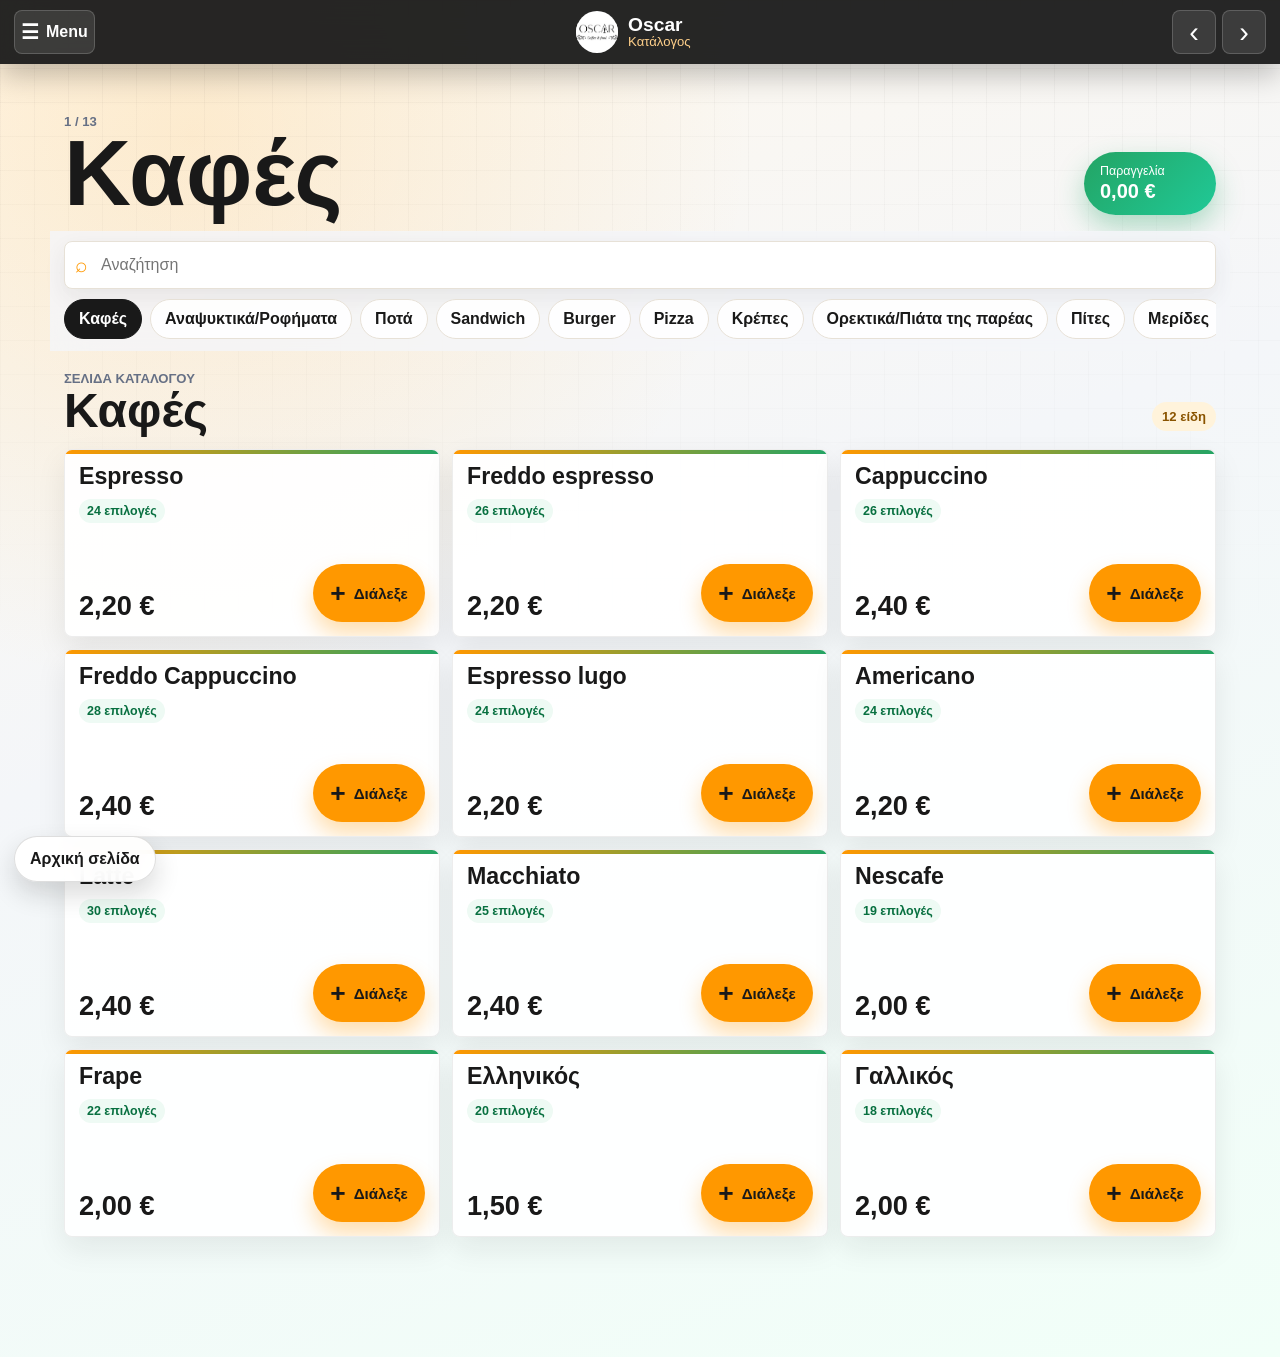
==== menu.html @ c896c4d7 "Add interactive Oscar menu" ====
<!doctype html>
<html lang="el">
  <head>
    <meta charset="utf-8">
    <meta name="viewport" content="width=device-width, initial-scale=1">
    <title>Oscar Menu</title>
    <link rel="stylesheet" href="menu-catalog.css?v=8">
  </head>
  <body>
    <div class="ambient" aria-hidden="true"></div>

    <header class="topbar">
      <button class="menu-button" id="menuButton" type="button" aria-label="Άνοιγμα μενού κατηγοριών">
        <span aria-hidden="true">☰</span>
        Menu
      </button>
      <div class="brand">
        <img src="assets/logo.jpg" alt="">
        <div>
          <strong>Oscar</strong>
          <span>Κατάλογος</span>
        </div>
      </div>
      <div class="nav-buttons" aria-label="Αλλαγή κατηγορίας">
        <button class="icon-button" id="backButton" type="button" aria-label="Προηγούμενη κατηγορία">
          <span aria-hidden="true">‹</span>
        </button>
        <button class="icon-button" id="nextButton" type="button" aria-label="Επόμενη κατηγορία">
          <span aria-hidden="true">›</span>
        </button>
      </div>
    </header>

    <a class="home-fab" href="index.html">Αρχική σελίδα</a>

    <main class="shell">
      <section class="hero" aria-labelledby="pageTitle">
        <div>
          <p class="eyebrow" id="pageMeta">Φόρτωση</p>
          <h1 id="pageTitle">Oscar Menu</h1>
        </div>
        <button class="order-pill" id="openOrder" type="button">
          <span>Παραγγελία</span>
          <strong id="orderTotalTop">0,00 €</strong>
        </button>
      </section>

      <section class="controls" aria-label="Φίλτρα">
        <div class="search-wrap">
          <span aria-hidden="true">⌕</span>
          <input id="searchInput" type="search" placeholder="Αναζήτηση">
        </div>
        <div class="category-strip" id="categoryStrip" role="tablist" aria-label="Κατηγορίες"></div>
      </section>

      <section class="stage" aria-live="polite">
        <div class="page-card">
          <div class="page-head">
            <div>
              <span id="categoryCounter"></span>
              <h2 id="categoryTitle"></h2>
            </div>
            <span id="productCount"></span>
          </div>
          <div class="product-grid" id="productGrid"></div>
        </div>
      </section>
    </main>

    <aside class="menu-panel" id="menuPanel" aria-hidden="true">
      <div class="panel-scrim" id="closeMenuScrim"></div>
      <section class="menu-sheet" aria-labelledby="menuTitle">
        <div class="sheet-head">
          <div>
            <span>Γρήγορη επιλογή</span>
            <h2 id="menuTitle">Menu</h2>
          </div>
          <button class="icon-button dark" id="closeMenu" type="button" aria-label="Κλείσιμο">×</button>
        </div>
        <div class="menu-list" id="menuList"></div>
      </section>
    </aside>

    <aside class="order-panel" id="orderPanel" aria-hidden="true">
      <div class="panel-scrim" id="closeOrderScrim"></div>
      <section class="order-sheet" aria-labelledby="orderTitle">
        <div class="sheet-head">
          <div>
            <span>Σύνολο</span>
            <h2 id="orderTitle">Παραγγελία</h2>
          </div>
          <button class="icon-button dark" id="closeOrder" type="button" aria-label="Κλείσιμο">×</button>
        </div>
        <div class="order-items" id="orderItems"></div>
        <div class="order-footer">
          <div class="total-line">
            <span>Πληρωμή</span>
            <strong id="orderTotal">0,00 €</strong>
          </div>
          <div class="order-actions">
            <button class="secondary" id="clearOrder" type="button">Καθαρισμός</button>
            <button class="primary" id="copyOrder" type="button">Αντιγραφή</button>
          </div>
          <div class="order-call">
            <span>Κάλεσε για παραγγελία</span>
            <div class="call-actions">
              <a href="tel:2810861650">Σταθερό<br><strong>281 086 1650</strong></a>
              <a href="tel:6944068248">Vodafone<br><strong>694 406 8248</strong></a>
              <a href="tel:6984984053">Cosmote<br><strong>698 498 4053</strong></a>
            </div>
          </div>
        </div>
      </section>
    </aside>

    <dialog id="extrasDialog" class="extras-dialog">
      <form method="dialog">
        <div class="dialog-head">
          <div>
            <span id="extrasCategory"></span>
            <h2 id="extrasTitle"></h2>
          </div>
          <button class="icon-button dark" value="cancel" aria-label="Κλείσιμο">×</button>
        </div>
        <div id="extrasBody" class="extras-body"></div>
        <div class="dialog-footer">
          <button class="secondary" value="cancel">Άκυρο</button>
          <button class="primary" id="addWithExtras" value="default">Προσθήκη</button>
        </div>
      </form>
    </dialog>

    <div class="toast" id="toast" role="status"></div>

    <script src="oscar_menu_catalog_data.js?v=8"></script>
    <script src="menu-catalog.js?v=8"></script>
  </body>
</html>
---- menu-catalog.css ----
:root {
  color-scheme: light;
  --ink: #191919;
  --muted: #667085;
  --line: #e7e1d7;
  --paper: #fffdf8;
  --page: #f4f6f9;
  --orange: #ff9800;
  --orange-2: #ffb84a;
  --green: #23a464;
  --red: #d9382f;
  --shadow: 0 18px 50px rgba(25, 25, 25, 0.14);
  --radius: 8px;
}

* {
  box-sizing: border-box;
}

html {
  scroll-behavior: smooth;
}

body {
  margin: 0;
  min-height: 100vh;
  background:
    radial-gradient(circle at 15% 10%, rgba(255, 184, 74, 0.2), transparent 34%),
    linear-gradient(160deg, #fff8ec 0%, var(--page) 44%, #f1fff8 100%);
  color: var(--ink);
  font-family: Arial, Helvetica, sans-serif;
}

button,
input {
  font: inherit;
}

button {
  -webkit-tap-highlight-color: transparent;
}

.ambient {
  position: fixed;
  inset: 0;
  pointer-events: none;
  background-image:
    linear-gradient(90deg, rgba(25, 25, 25, 0.035) 1px, transparent 1px),
    linear-gradient(rgba(25, 25, 25, 0.03) 1px, transparent 1px);
  background-size: 34px 34px;
  mask-image: linear-gradient(to bottom, #000, transparent 72%);
}

.topbar {
  position: sticky;
  top: 0;
  z-index: 20;
  display: grid;
  grid-template-columns: auto minmax(0, 1fr) auto;
  align-items: center;
  gap: 8px;
  padding: 10px max(14px, env(safe-area-inset-left)) 10px max(14px, env(safe-area-inset-right));
  background: rgba(25, 25, 25, 0.94);
  color: white;
  box-shadow: 0 10px 30px rgba(0, 0, 0, 0.25);
  backdrop-filter: blur(14px);
}

.menu-button {
  display: inline-flex;
  min-width: 78px;
  height: 44px;
  align-items: center;
  justify-content: center;
  gap: 7px;
  border: 1px solid rgba(255, 255, 255, 0.18);
  border-radius: var(--radius);
  background: rgba(255, 255, 255, 0.1);
  color: white;
  cursor: pointer;
  font-weight: 900;
}

.menu-button span {
  font-size: 1.25rem;
  line-height: 1;
}

.nav-buttons {
  display: flex;
  gap: 6px;
}

.brand {
  display: flex;
  min-width: 0;
  align-items: center;
  justify-content: center;
  gap: 10px;
}

.brand img {
  width: 42px;
  height: 42px;
  object-fit: contain;
  border-radius: 50%;
  background: white;
}

.brand strong,
.brand span {
  display: block;
  line-height: 1.05;
}

.brand strong {
  font-size: 1.2rem;
}

.brand span {
  color: #ffd08a;
  font-size: 0.82rem;
}

.icon-button {
  display: inline-grid;
  width: 44px;
  height: 44px;
  place-items: center;
  border: 1px solid rgba(255, 255, 255, 0.18);
  border-radius: var(--radius);
  background: rgba(255, 255, 255, 0.1);
  color: white;
  cursor: pointer;
  font-size: 1.8rem;
  line-height: 1;
  transition: transform 0.18s ease, background 0.18s ease;
}

.icon-button:active {
  transform: scale(0.94);
}

.icon-button.dark {
  border-color: rgba(25, 25, 25, 0.12);
  background: #f1efe9;
  color: var(--ink);
}

.home-fab {
  position: fixed;
  left: max(14px, env(safe-area-inset-left));
  bottom: calc(18px + env(safe-area-inset-bottom));
  z-index: 18;
  display: inline-flex;
  min-height: 46px;
  align-items: center;
  justify-content: center;
  border: 1px solid rgba(25, 25, 25, 0.14);
  border-radius: 999px;
  padding: 11px 15px;
  background: rgba(255, 255, 255, 0.94);
  color: var(--ink);
  box-shadow: 0 12px 26px rgba(25, 25, 25, 0.16);
  font-weight: 900;
  text-decoration: none;
  backdrop-filter: blur(12px);
}

.shell {
  position: relative;
  z-index: 1;
  width: min(1180px, 100%);
  margin: 0 auto;
  padding: 18px 14px 120px;
}

.hero {
  display: flex;
  align-items: end;
  justify-content: space-between;
  gap: 16px;
  min-height: 136px;
  padding: 22px 0 16px;
}

.eyebrow,
.page-head span,
.sheet-head span,
.dialog-head span {
  margin: 0 0 4px;
  color: var(--muted);
  font-size: 0.82rem;
  font-weight: 700;
  letter-spacing: 0;
  text-transform: uppercase;
}

h1,
h2 {
  margin: 0;
  letter-spacing: 0;
}

h1 {
  max-width: 11ch;
  font-size: clamp(2.4rem, 12vw, 5.8rem);
  line-height: 0.88;
}

.order-pill {
  display: grid;
  gap: 2px;
  min-width: 132px;
  border: 0;
  border-radius: 999px;
  padding: 12px 16px;
  background: linear-gradient(135deg, var(--green), #20c997);
  color: white;
  box-shadow: 0 12px 28px rgba(35, 164, 100, 0.35);
  cursor: pointer;
  text-align: left;
}

.order-pill span {
  font-size: 0.78rem;
}

.order-pill strong {
  font-size: 1.25rem;
}

.controls {
  position: sticky;
  top: 64px;
  z-index: 10;
  margin: 0 -14px;
  padding: 10px 14px 12px;
  background: rgba(244, 246, 249, 0.82);
  backdrop-filter: blur(16px);
}

.search-wrap {
  display: grid;
  grid-template-columns: 32px minmax(0, 1fr);
  align-items: center;
  gap: 4px;
  border: 1px solid var(--line);
  border-radius: var(--radius);
  background: white;
  box-shadow: 0 8px 22px rgba(25, 25, 25, 0.07);
}

.search-wrap span {
  display: grid;
  height: 46px;
  place-items: center;
  color: var(--orange);
  font-size: 1.3rem;
}

.search-wrap input {
  width: 100%;
  min-width: 0;
  border: 0;
  outline: 0;
  padding: 12px 12px 12px 0;
  background: transparent;
  color: var(--ink);
  font-size: 1rem;
}

.category-strip {
  display: flex;
  gap: 8px;
  margin-top: 10px;
  overflow-x: auto;
  scrollbar-width: none;
  scroll-snap-type: x proximity;
}

.category-strip::-webkit-scrollbar {
  display: none;
}

.category-tab {
  flex: 0 0 auto;
  border: 1px solid var(--line);
  border-radius: 999px;
  padding: 10px 14px;
  background: rgba(255, 255, 255, 0.88);
  color: var(--ink);
  cursor: pointer;
  font-weight: 700;
  scroll-snap-align: start;
  transition: transform 0.18s ease, background 0.18s ease, color 0.18s ease;
}

.category-tab.active {
  border-color: var(--ink);
  background: var(--ink);
  color: white;
}

.category-tab:active {
  transform: scale(0.96);
}

.stage {
  padding-top: 18px;
}

.page-card {
  min-height: 420px;
  animation: pageIn 0.34s ease both;
}

.page-head {
  display: flex;
  align-items: end;
  justify-content: space-between;
  gap: 12px;
  margin-bottom: 14px;
}

.page-head h2 {
  font-size: clamp(1.55rem, 7vw, 3rem);
  line-height: 1;
}

#productCount {
  flex: 0 0 auto;
  border-radius: 999px;
  padding: 7px 10px;
  background: #fff3db;
  color: #8a5400;
  font-weight: 800;
  text-transform: none;
}

.product-grid {
  display: grid;
  grid-template-columns: repeat(2, minmax(0, 1fr));
  gap: 12px;
}

.product-card {
  position: relative;
  display: grid;
  align-content: space-between;
  min-height: 188px;
  overflow: hidden;
  border: 1px solid rgba(25, 25, 25, 0.08);
  border-radius: var(--radius);
  padding: 14px;
  background: rgba(255, 255, 255, 0.92);
  box-shadow: 0 12px 30px rgba(25, 25, 25, 0.08);
  animation: itemIn 0.34s ease both;
}

.product-card::before {
  content: "";
  position: absolute;
  inset: 0 0 auto;
  height: 4px;
  background: linear-gradient(90deg, var(--orange), var(--green));
}

.product-name {
  margin: 0;
  font-size: clamp(1.05rem, 4vw, 1.45rem);
  line-height: 1.08;
}

.product-desc {
  margin: 8px 0 0;
  color: var(--muted);
  font-size: 0.92rem;
  line-height: 1.35;
}

.extras-hint {
  display: inline-flex;
  width: fit-content;
  margin-top: 10px;
  border-radius: 999px;
  padding: 5px 8px;
  background: #eefaf4;
  color: #087040;
  font-size: 0.78rem;
  font-weight: 800;
}

.product-bottom {
  display: grid;
  grid-template-columns: minmax(74px, 1fr) minmax(112px, auto);
  align-items: end;
  gap: 10px;
  margin-top: 16px;
}

.price {
  font-size: 1.7rem;
  font-weight: 900;
}

.quick-add {
  display: inline-flex;
  min-width: 112px;
  height: 58px;
  align-items: center;
  justify-content: center;
  gap: 8px;
  border: 0;
  border-radius: 999px;
  background: var(--orange);
  color: var(--ink);
  box-shadow: 0 12px 22px rgba(255, 152, 0, 0.32);
  cursor: pointer;
  font-weight: 900;
  transition: transform 0.18s ease;
}

.quick-add span {
  font-size: 1.65rem;
  line-height: 1;
}

.quick-add strong {
  font-size: 0.95rem;
}

.quick-add:active {
  transform: scale(0.9);
}

.empty {
  grid-column: 1 / -1;
  padding: 34px 18px;
  border: 1px dashed var(--line);
  border-radius: var(--radius);
  background: rgba(255, 255, 255, 0.62);
  color: var(--muted);
  text-align: center;
  font-weight: 700;
}

.order-panel,
.menu-panel {
  position: fixed;
  inset: 0;
  z-index: 40;
  display: none;
}

.order-panel.open,
.menu-panel.open {
  display: block;
}

.panel-scrim {
  position: absolute;
  inset: 0;
  background: rgba(0, 0, 0, 0.42);
  animation: fadeIn 0.2s ease both;
}

.order-sheet,
.menu-sheet {
  position: absolute;
  right: 0;
  bottom: 0;
  display: grid;
  grid-template-rows: auto minmax(0, 1fr) auto;
  width: min(430px, 100%);
  max-height: 88vh;
  border-radius: 18px 0 0 0;
  background: var(--paper);
  box-shadow: var(--shadow);
  animation: sheetIn 0.28s ease both;
}

.menu-sheet {
  left: 0;
  right: auto;
  grid-template-rows: auto minmax(0, 1fr);
  border-radius: 0 18px 0 0;
  animation: menuSheetIn 0.28s ease both;
}

.sheet-head,
.dialog-head {
  display: flex;
  align-items: start;
  justify-content: space-between;
  gap: 12px;
  padding: 18px;
  border-bottom: 1px solid var(--line);
}

.sheet-head h2,
.dialog-head h2 {
  font-size: 1.75rem;
}

.order-items {
  min-height: 180px;
  overflow: auto;
  padding: 12px 18px;
}

.menu-list {
  display: grid;
  gap: 10px;
  overflow: auto;
  padding: 14px 18px 22px;
}

.menu-list-button {
  display: grid;
  grid-template-columns: minmax(0, 1fr) 42px;
  align-items: center;
  gap: 12px;
  min-height: 58px;
  border: 1px solid var(--line);
  border-radius: var(--radius);
  padding: 12px 14px;
  background: white;
  color: var(--ink);
  cursor: pointer;
  text-align: left;
  font-weight: 900;
}

.menu-list-button strong {
  display: grid;
  min-width: 34px;
  height: 34px;
  place-items: center;
  border-radius: 999px;
  background: #fff3db;
  color: #8a5400;
}

.menu-list-button.active {
  border-color: var(--ink);
  background: var(--ink);
  color: white;
}

.menu-list-button.active strong {
  background: var(--orange);
  color: var(--ink);
}

.order-row {
  display: grid;
  grid-template-columns: minmax(0, 1fr) auto;
  gap: 12px;
  padding: 12px 0;
  border-bottom: 1px solid var(--line);
}

.order-row h3 {
  margin: 0;
  font-size: 1rem;
}

.order-row p {
  margin: 5px 0 0;
  color: var(--muted);
  font-size: 0.85rem;
  line-height: 1.35;
}

.qty-controls {
  display: grid;
  grid-template-columns: 40px 34px 40px;
  align-items: center;
  gap: 4px;
}

.qty-controls button {
  width: 40px;
  height: 40px;
  border: 0;
  border-radius: var(--radius);
  background: var(--ink);
  color: white;
  cursor: pointer;
  font-size: 1.3rem;
  font-weight: 900;
}

.qty-controls span {
  text-align: center;
  font-weight: 900;
}

.order-footer,
.dialog-footer {
  padding: 16px 18px calc(16px + env(safe-area-inset-bottom));
  border-top: 1px solid var(--line);
  background: white;
}

.total-line {
  display: flex;
  align-items: center;
  justify-content: space-between;
  margin-bottom: 12px;
}

.total-line span {
  color: var(--muted);
  font-weight: 800;
}

.total-line strong {
  font-size: 2rem;
}

.order-actions,
.dialog-footer {
  display: grid;
  grid-template-columns: 1fr 1fr;
  gap: 10px;
}

.order-call {
  margin-top: 14px;
  border-top: 1px solid var(--line);
  padding-top: 12px;
}

.order-call > span {
  display: block;
  margin-bottom: 9px;
  color: var(--muted);
  font-size: 0.82rem;
  font-weight: 900;
  text-transform: uppercase;
}

.call-actions {
  display: grid;
  grid-template-columns: 1fr;
  gap: 8px;
}

.call-actions a {
  display: block;
  min-height: 54px;
  border: 1px solid rgba(35, 164, 100, 0.28);
  border-radius: var(--radius);
  padding: 9px 12px;
  background: #f1fff8;
  color: #087040;
  font-weight: 900;
  line-height: 1.25;
  text-decoration: none;
}

.call-actions strong {
  color: var(--ink);
  font-size: 1.05rem;
}

.primary,
.secondary {
  min-height: 52px;
  border-radius: var(--radius);
  padding: 12px;
  cursor: pointer;
  font-weight: 900;
}

.primary {
  border: 0;
  background: var(--green);
  color: white;
}

.secondary {
  border: 1px solid var(--line);
  background: #fff8ec;
  color: var(--ink);
}

.extras-dialog {
  width: min(560px, calc(100% - 24px));
  max-height: calc(100vh - 28px);
  border: 0;
  border-radius: var(--radius);
  padding: 0;
  background: var(--paper);
  box-shadow: var(--shadow);
}

.extras-dialog::backdrop {
  background: rgba(0, 0, 0, 0.46);
}

.extras-dialog[open] {
  animation: dialogIn 0.2s ease both;
}

.extras-body {
  max-height: min(58vh, 540px);
  overflow: auto;
  padding: 14px 18px 4px;
}

.extra-group {
  margin-bottom: 14px;
}

.extra-group-head {
  display: flex;
  align-items: center;
  justify-content: space-between;
  gap: 10px;
  margin-bottom: 8px;
}

.extra-group-head h3 {
  margin: 0;
  font-size: 1rem;
}

.extra-group-head span {
  flex: 0 0 auto;
  border-radius: 999px;
  padding: 5px 8px;
  background: #fff3db;
  color: #8a5400;
  font-size: 0.74rem;
  font-weight: 900;
}

.extra-option {
  display: grid;
  grid-template-columns: 28px minmax(0, 1fr) auto;
  align-items: center;
  gap: 10px;
  margin-bottom: 8px;
  border: 1px solid var(--line);
  border-radius: var(--radius);
  padding: 10px;
  background: white;
}

.extra-option:has(input:checked) {
  border-color: rgba(35, 164, 100, 0.55);
  background: #f1fff8;
}

.extra-option.extra-none {
  color: var(--muted);
}

.extra-option input {
  width: 22px;
  height: 22px;
  accent-color: var(--orange);
}

.extra-option strong {
  font-size: 0.9rem;
}

.toast {
  position: fixed;
  left: 50%;
  bottom: 22px;
  z-index: 60;
  display: none;
  transform: translateX(-50%);
  border-radius: 999px;
  padding: 12px 16px;
  background: var(--ink);
  color: white;
  box-shadow: var(--shadow);
  font-weight: 800;
}

.toast.show {
  display: block;
  animation: toastIn 1.6s ease both;
}

@keyframes pageIn {
  from {
    opacity: 0;
    transform: translateY(14px);
  }
  to {
    opacity: 1;
    transform: translateY(0);
  }
}

@keyframes itemIn {
  from {
    opacity: 0;
    transform: translateY(10px) scale(0.98);
  }
  to {
    opacity: 1;
    transform: translateY(0) scale(1);
  }
}

@keyframes fadeIn {
  from { opacity: 0; }
  to { opacity: 1; }
}

@keyframes sheetIn {
  from { transform: translateX(100%); }
  to { transform: translateX(0); }
}

@keyframes menuSheetIn {
  from { transform: translateX(-100%); }
  to { transform: translateX(0); }
}

@keyframes dialogIn {
  from {
    opacity: 0;
    transform: translateY(12px) scale(0.98);
  }
  to {
    opacity: 1;
    transform: translateY(0) scale(1);
  }
}

@keyframes toastIn {
  0% {
    opacity: 0;
    transform: translate(-50%, 8px);
  }
  16%, 82% {
    opacity: 1;
    transform: translate(-50%, 0);
  }
  100% {
    opacity: 0;
    transform: translate(-50%, 8px);
  }
}

@media (max-width: 720px) {
  .product-grid {
    grid-template-columns: 1fr;
  }

  .hero {
    align-items: stretch;
  }

  .order-pill {
    align-self: end;
  }
}

@media (min-width: 980px) {
  .product-grid {
    grid-template-columns: repeat(3, minmax(0, 1fr));
  }

  .shell {
    padding-top: 28px;
  }
}

@media (prefers-reduced-motion: reduce) {
  *,
  *::before,
  *::after {
    scroll-behavior: auto !important;
    animation-duration: 0.01ms !important;
    transition-duration: 0.01ms !important;
  }
}
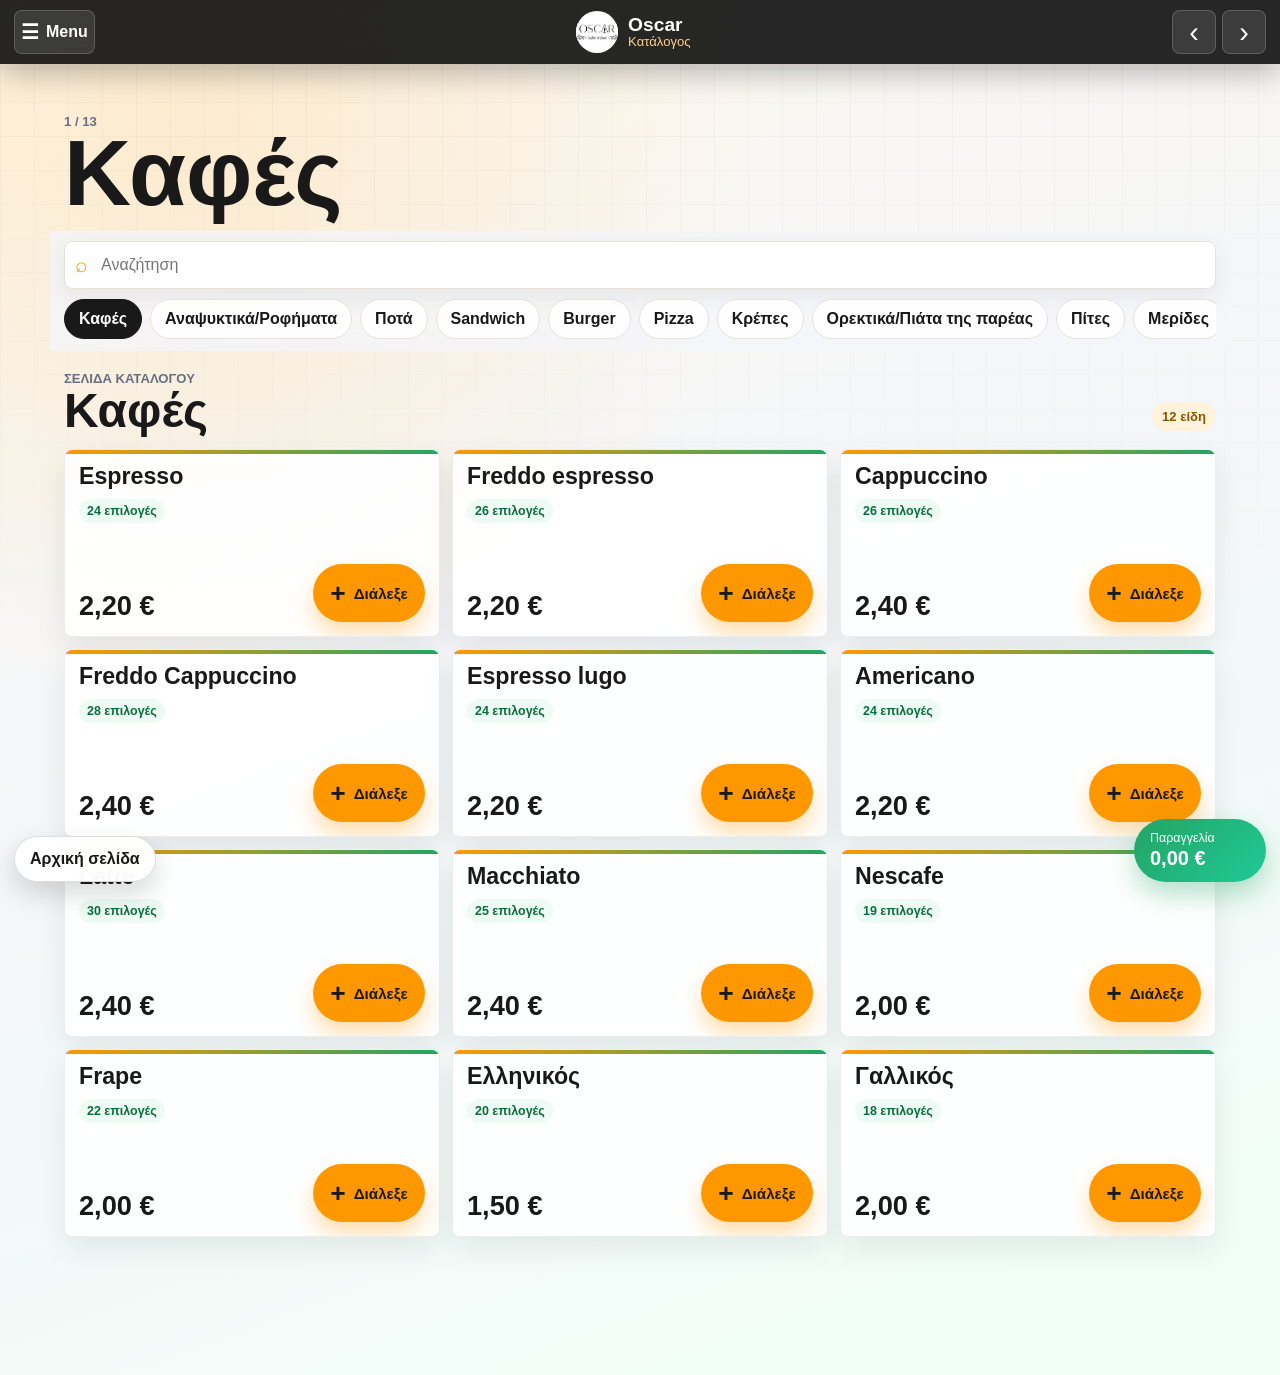
==== commit 18e30024: "Pin order button on menu" ====
--- a/menu.html
+++ b/menu.html
@@ -4,7 +4,7 @@
     <meta charset="utf-8">
     <meta name="viewport" content="width=device-width, initial-scale=1">
     <title>Oscar Menu</title>
-    <link rel="stylesheet" href="menu-catalog.css?v=8">
+    <link rel="stylesheet" href="menu-catalog.css?v=9">
   </head>
   <body>
     <div class="ambient" aria-hidden="true"></div>
@@ -132,7 +132,7 @@
 
     <div class="toast" id="toast" role="status"></div>
 
-    <script src="oscar_menu_catalog_data.js?v=8"></script>
-    <script src="menu-catalog.js?v=8"></script>
+    <script src="oscar_menu_catalog_data.js?v=9"></script>
+    <script src="menu-catalog.js?v=9"></script>
   </body>
 </html>
--- a/menu-catalog.css
+++ b/menu-catalog.css
@@ -172,7 +172,7 @@
   z-index: 1;
   width: min(1180px, 100%);
   margin: 0 auto;
-  padding: 18px 14px 120px;
+  padding: 18px 14px 138px;
 }
 
 .hero {
@@ -209,6 +209,10 @@
 }
 
 .order-pill {
+  position: fixed;
+  right: max(14px, env(safe-area-inset-right));
+  bottom: calc(18px + env(safe-area-inset-bottom));
+  z-index: 19;
   display: grid;
   gap: 2px;
   min-width: 132px;
@@ -220,6 +224,11 @@
   box-shadow: 0 12px 28px rgba(35, 164, 100, 0.35);
   cursor: pointer;
   text-align: left;
+  transition: transform 0.18s ease, box-shadow 0.18s ease;
+}
+
+.order-pill:active {
+  transform: scale(0.96);
 }
 
 .order-pill span {
@@ -860,10 +869,6 @@
   .hero {
     align-items: stretch;
   }
-
-  .order-pill {
-    align-self: end;
-  }
 }
 
 @media (min-width: 980px) {
